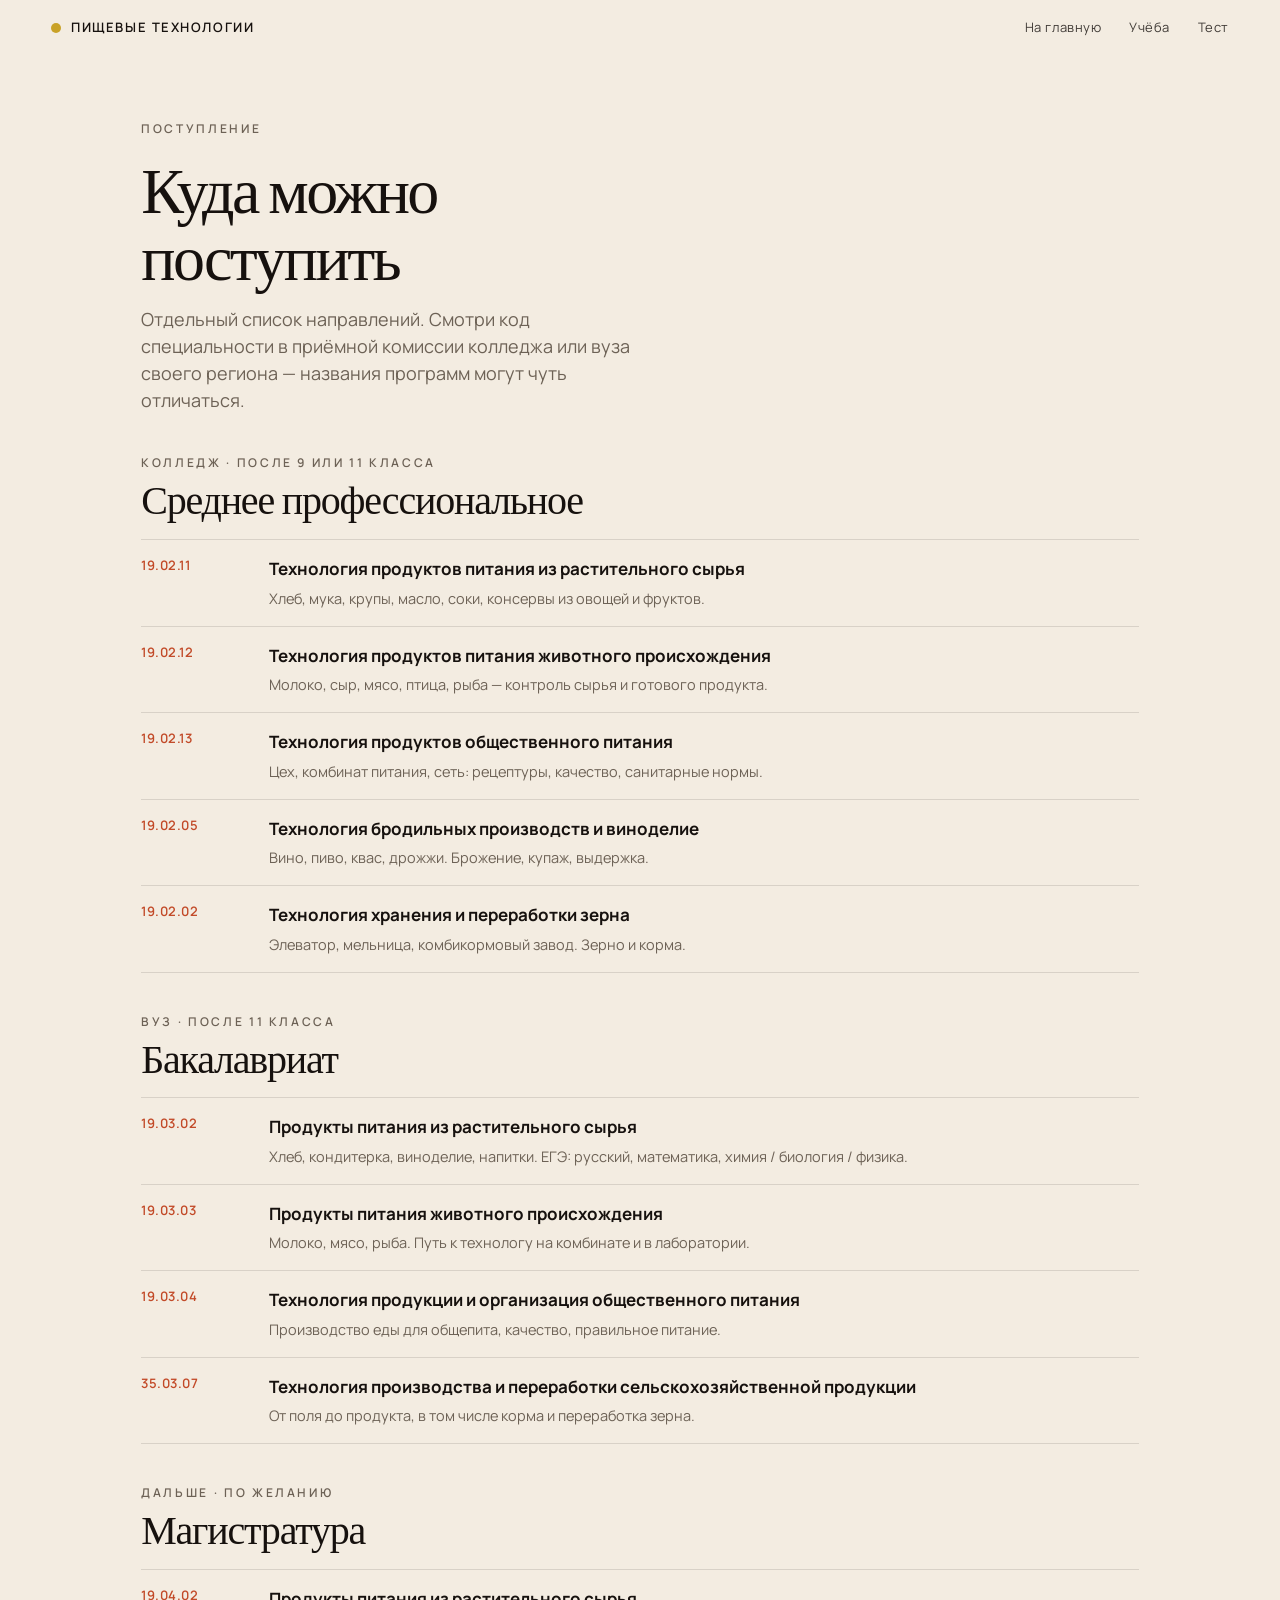
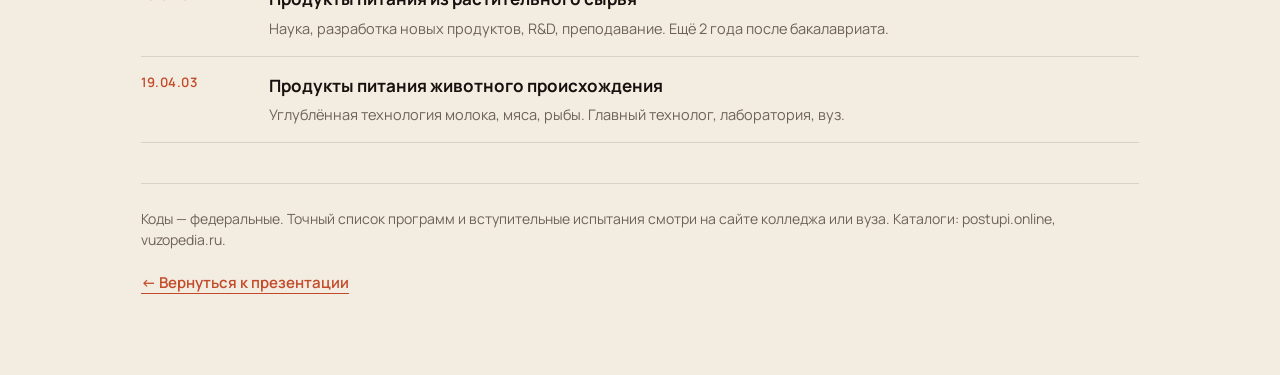
==== napravleniya/index.html @ 9423cdf1 "Виноделие, комбикорма, ступени учёбы и страница поступления" ====
<!DOCTYPE html>
<html lang="ru">
<head>
  <meta charset="UTF-8" />
  <meta name="viewport" content="width=device-width, initial-scale=1, viewport-fit=cover" />
  <script>
    (function () {
      var path = location.pathname.replace(/\\/g, "/");
      var base = document.createElement("base");
      if (/\/tehnolog(\/|$)/.test(path)) {
        base.href = "/tehnolog/";
      } else if (path.indexOf("/napravleniya") !== -1) {
        base.href = "../";
      } else {
        return;
      }
      document.head.appendChild(base);
    })();
  </script>
  <title>Куда поступить — технолог пищевых производств</title>
  <meta name="description" content="Колледж и вуз: направления подготовки технолога пищевых производств, виноделия и комбикормов." />
  <link rel="icon" href="data:image/svg+xml,%3Csvg xmlns='http://www.w3.org/2000/svg' viewBox='0 0 64 64'%3E%3Crect width='64' height='64' rx='16' fill='%231A1410'/%3E%3Cpath d='M32 10c1.2 8 4 14 10 18-6 2-10 8-10 18-1.2-8-4-14-10-18 6-2 10-8 10-18z' fill='%23C9A227'/%3E%3C/svg%3E" />
  <link rel="preconnect" href="https://fonts.googleapis.com" />
  <link rel="preconnect" href="https://fonts.gstatic.com" crossorigin />
  <link href="https://fonts.googleapis.com/css2?family=Fraunces:ital,opsz,wght@0,9..144,300;0,9..144,500;0,9..144,600;1,9..144,300;1,9..144,500&family=Manrope:wght@400;500;600;700&display=swap" rel="stylesheet" />
  <link rel="stylesheet" href="css/style.css?v=12" />
</head>
<body class="page">
  <header class="topbar is-on">
    <a class="brand" href="index.html">
      <span class="brand__mark" aria-hidden="true"></span>
      <span class="brand__name">Пищевые технологии</span>
    </a>
    <nav class="topbar__nav" aria-label="Навигация">
      <a href="index.html">На главную</a>
      <a href="index.html#path">Учёба</a>
      <a href="index.html#quiz">Тест</a>
    </nav>
  </header>

  <main class="catalog">
    <p class="kicker kicker--dark">Поступление</p>
    <h1>Куда можно<br />поступить</h1>
    <p class="catalog__lead">Отдельный список направлений. Смотри код специальности в приёмной комиссии колледжа или вуза своего региона — названия программ могут чуть отличаться.</p>

    <section class="dir-block">
      <p class="kicker kicker--dark">Колледж · после 9 или 11 класса</p>
      <h2>Среднее профессиональное</h2>
      <ul class="dir-list">
        <li>
          <code>19.02.11</code>
          <div>
            <strong>Технология продуктов питания из растительного сырья</strong>
            <span>Хлеб, мука, крупы, масло, соки, консервы из овощей и фруктов.</span>
          </div>
        </li>
        <li>
          <code>19.02.12</code>
          <div>
            <strong>Технология продуктов питания животного происхождения</strong>
            <span>Молоко, сыр, мясо, птица, рыба — контроль сырья и готового продукта.</span>
          </div>
        </li>
        <li>
          <code>19.02.13</code>
          <div>
            <strong>Технология продуктов общественного питания</strong>
            <span>Цех, комбинат питания, сеть: рецептуры, качество, санитарные нормы.</span>
          </div>
        </li>
        <li>
          <code>19.02.05</code>
          <div>
            <strong>Технология бродильных производств и виноделие</strong>
            <span>Вино, пиво, квас, дрожжи. Брожение, купаж, выдержка.</span>
          </div>
        </li>
        <li>
          <code>19.02.02</code>
          <div>
            <strong>Технология хранения и переработки зерна</strong>
            <span>Элеватор, мельница, комбикормовый завод. Зерно и корма.</span>
          </div>
        </li>
      </ul>
    </section>

    <section class="dir-block">
      <p class="kicker kicker--dark">Вуз · после 11 класса</p>
      <h2>Бакалавриат</h2>
      <ul class="dir-list">
        <li>
          <code>19.03.02</code>
          <div>
            <strong>Продукты питания из растительного сырья</strong>
            <span>Хлеб, кондитерка, виноделие, напитки. ЕГЭ: русский, математика, химия / биология / физика.</span>
          </div>
        </li>
        <li>
          <code>19.03.03</code>
          <div>
            <strong>Продукты питания животного происхождения</strong>
            <span>Молоко, мясо, рыба. Путь к технологу на комбинате и в лаборатории.</span>
          </div>
        </li>
        <li>
          <code>19.03.04</code>
          <div>
            <strong>Технология продукции и организация общественного питания</strong>
            <span>Производство еды для общепита, качество, правильное питание.</span>
          </div>
        </li>
        <li>
          <code>35.03.07</code>
          <div>
            <strong>Технология производства и переработки сельскохозяйственной продукции</strong>
            <span>От поля до продукта, в том числе корма и переработка зерна.</span>
          </div>
        </li>
      </ul>
    </section>

    <section class="dir-block">
      <p class="kicker kicker--dark">Дальше · по желанию</p>
      <h2>Магистратура</h2>
      <ul class="dir-list">
        <li>
          <code>19.04.02</code>
          <div>
            <strong>Продукты питания из растительного сырья</strong>
            <span>Наука, разработка новых продуктов, R&amp;D, преподавание. Ещё 2 года после бакалавриата.</span>
          </div>
        </li>
        <li>
          <code>19.04.03</code>
          <div>
            <strong>Продукты питания животного происхождения</strong>
            <span>Углублённая технология молока, мяса, рыбы. Главный технолог, лаборатория, вуз.</span>
          </div>
        </li>
      </ul>
    </section>

    <p class="catalog__foot">Коды — федеральные. Точный список программ и вступительные испытания смотри на сайте колледжа или вуза. Каталоги: postupi.online, vuzopedia.ru.</p>
    <p class="path-note"><a href="index.html">← Вернуться к презентации</a></p>
  </main>
</body>
</html>
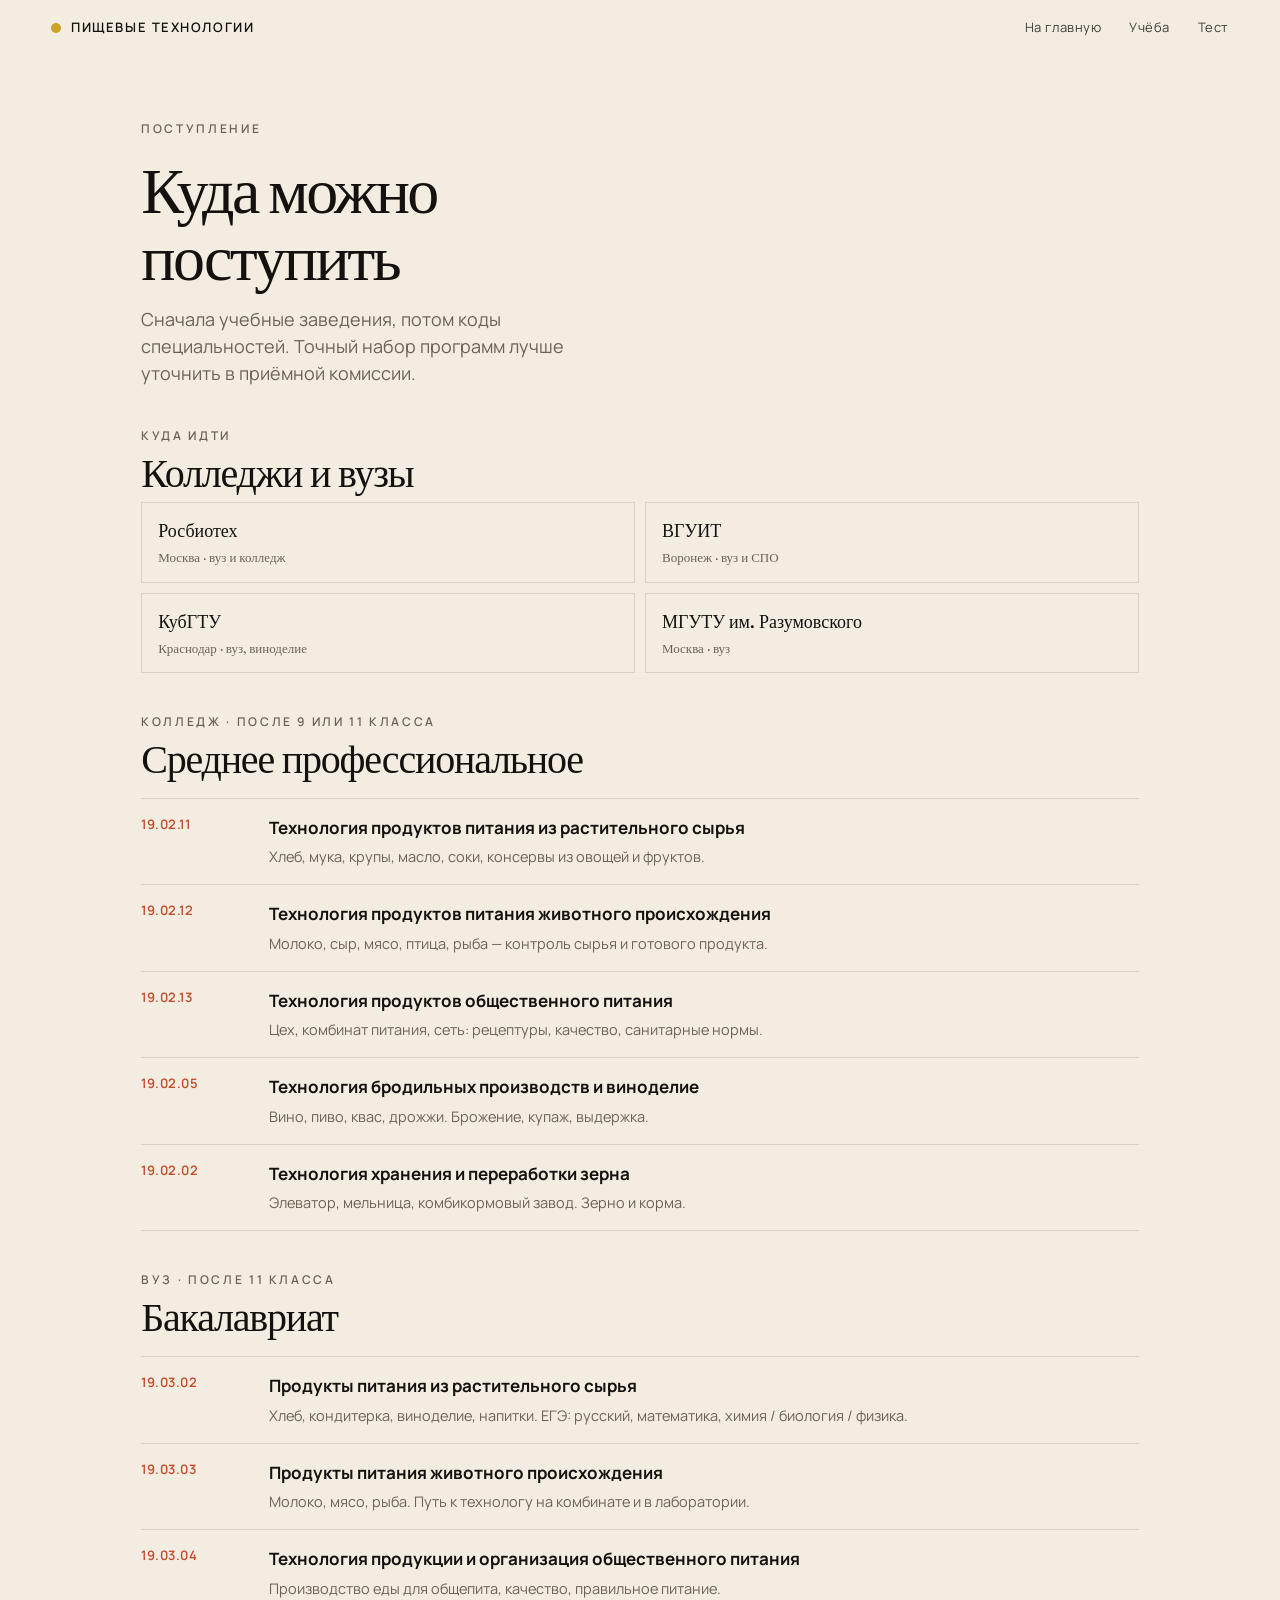
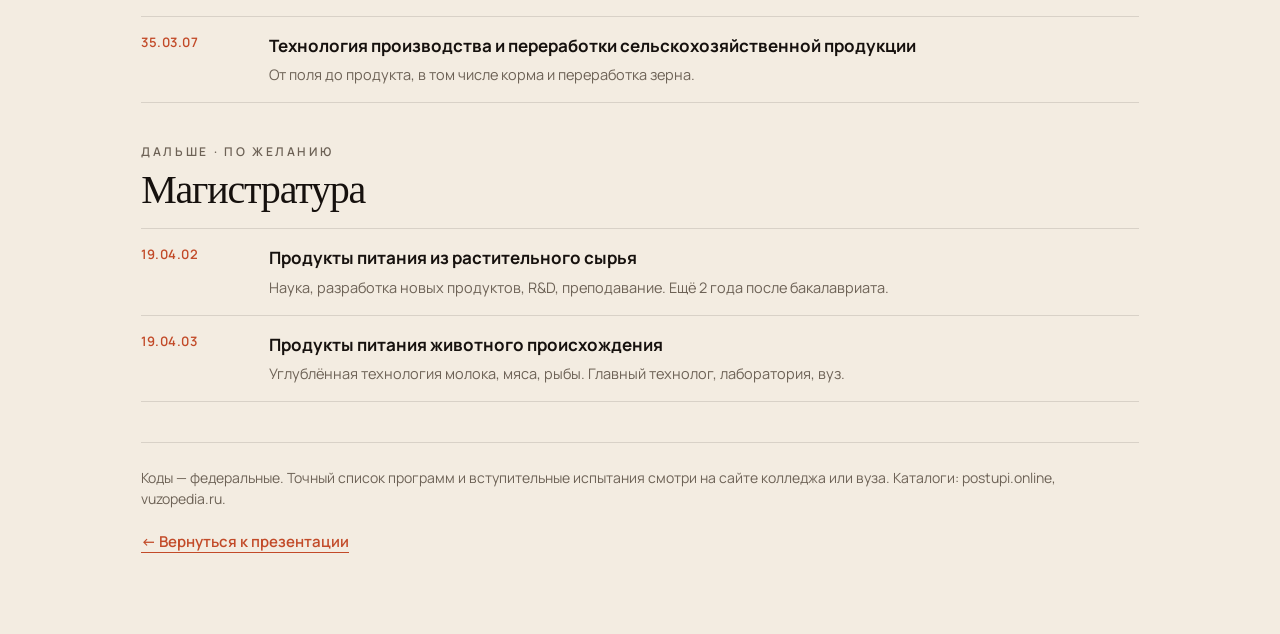
==== commit dc523b85: "Ссылки на колледжи и вузы вместо Производства и Поделиться" ====
--- a/napravleniya/index.html
+++ b/napravleniya/index.html
@@ -23,7 +23,7 @@
   <link rel="preconnect" href="https://fonts.googleapis.com" />
   <link rel="preconnect" href="https://fonts.gstatic.com" crossorigin />
   <link href="https://fonts.googleapis.com/css2?family=Fraunces:ital,opsz,wght@0,9..144,300;0,9..144,500;0,9..144,600;1,9..144,300;1,9..144,500&family=Manrope:wght@400;500;600;700&display=swap" rel="stylesheet" />
-  <link rel="stylesheet" href="css/style.css?v=12" />
+  <link rel="stylesheet" href="css/style.css?v=13" />
 </head>
 <body class="page">
   <header class="topbar is-on">
@@ -41,7 +41,20 @@
   <main class="catalog">
     <p class="kicker kicker--dark">Поступление</p>
     <h1>Куда можно<br />поступить</h1>
-    <p class="catalog__lead">Отдельный список направлений. Смотри код специальности в приёмной комиссии колледжа или вуза своего региона — названия программ могут чуть отличаться.</p>
+    <p class="catalog__lead">Сначала учебные заведения, потом коды специальностей. Точный набор программ лучше уточнить в приёмной комиссии.</p>
+
+    <section class="dir-block">
+      <p class="kicker kicker--dark">Куда идти</p>
+      <h2>Колледжи и вузы</h2>
+      <div class="schools schools--page">
+        <div class="schools__row">
+          <a href="https://rosbiotech.ru" target="_blank" rel="noopener">Росбиотех<span>Москва · вуз и колледж</span></a>
+          <a href="https://www.vsuet.ru" target="_blank" rel="noopener">ВГУИТ<span>Воронеж · вуз и СПО</span></a>
+          <a href="https://www.kubstu.ru" target="_blank" rel="noopener">КубГТУ<span>Краснодар · вуз, виноделие</span></a>
+          <a href="https://mgutm.ru" target="_blank" rel="noopener">МГУТУ им. Разумовского<span>Москва · вуз</span></a>
+        </div>
+      </div>
+    </section>
 
     <section class="dir-block">
       <p class="kicker kicker--dark">Колледж · после 9 или 11 класса</p>
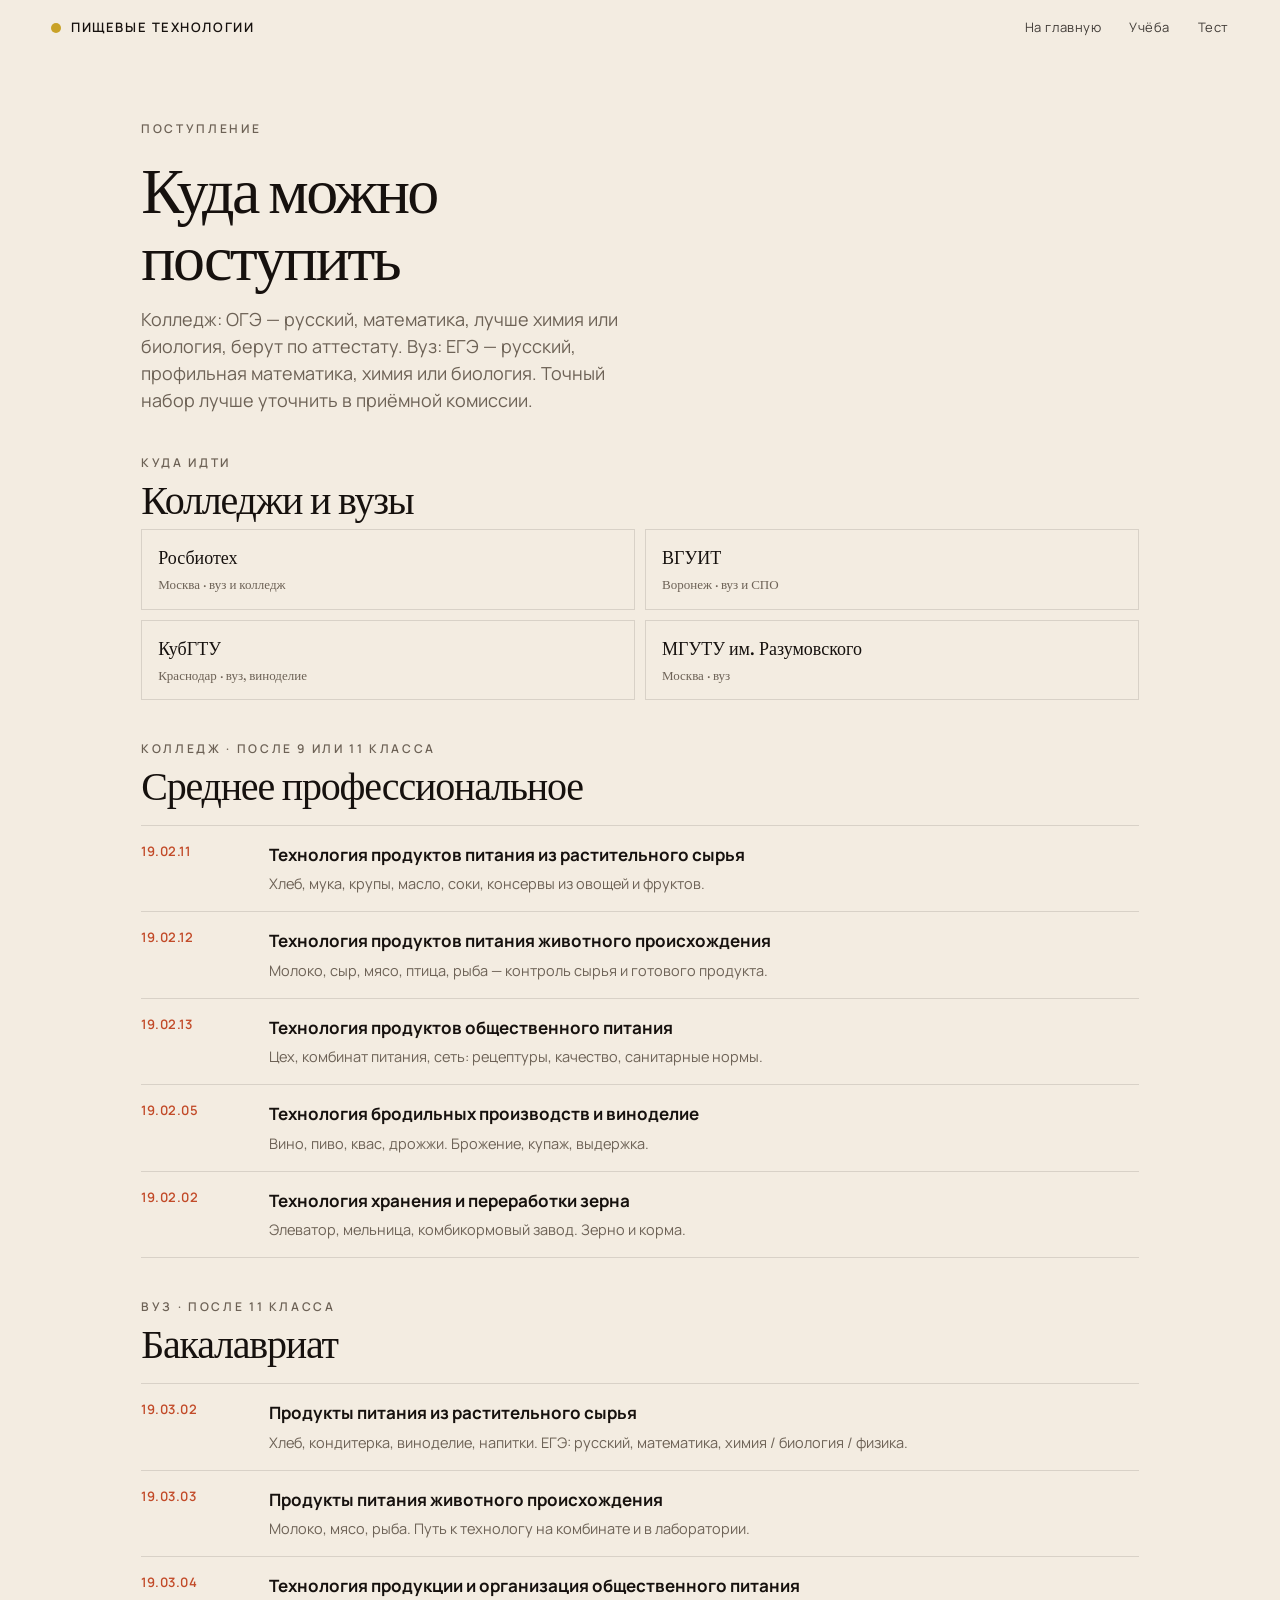
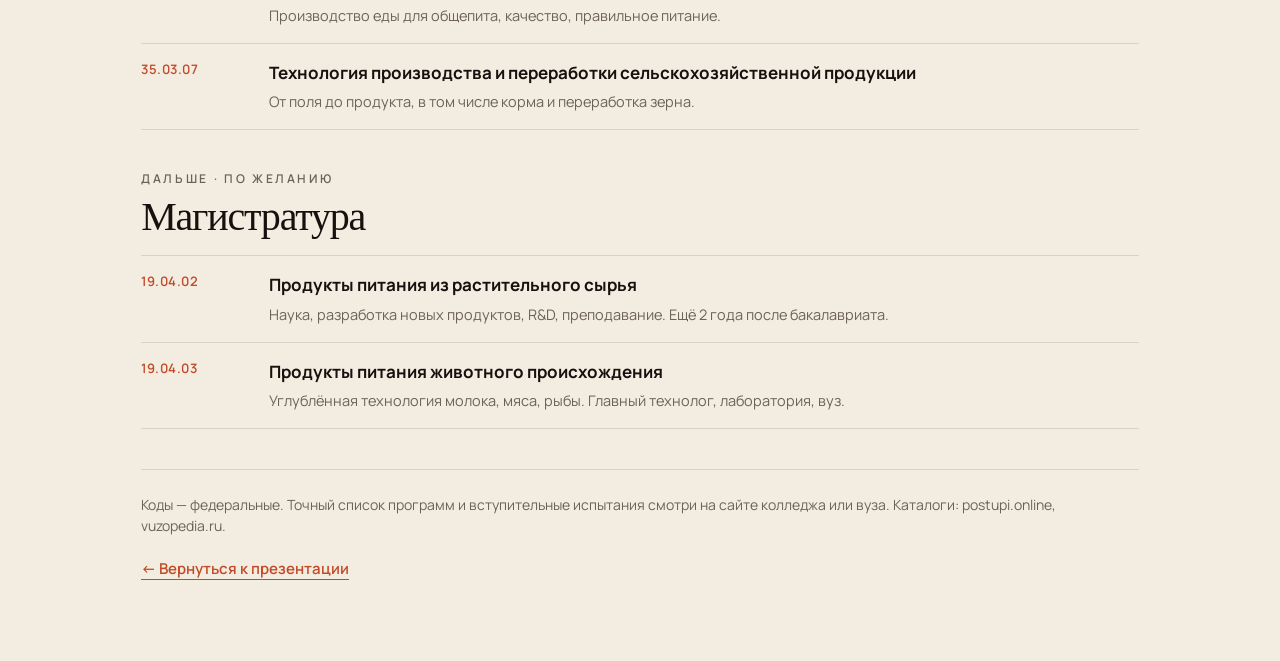
==== commit eaa96ae0: "ОГЭ, ЕГЭ и вузы на слайде учёбы" ====
--- a/napravleniya/index.html
+++ b/napravleniya/index.html
@@ -23,7 +23,7 @@
   <link rel="preconnect" href="https://fonts.googleapis.com" />
   <link rel="preconnect" href="https://fonts.gstatic.com" crossorigin />
   <link href="https://fonts.googleapis.com/css2?family=Fraunces:ital,opsz,wght@0,9..144,300;0,9..144,500;0,9..144,600;1,9..144,300;1,9..144,500&family=Manrope:wght@400;500;600;700&display=swap" rel="stylesheet" />
-  <link rel="stylesheet" href="css/style.css?v=13" />
+  <link rel="stylesheet" href="css/style.css?v=14" />
 </head>
 <body class="page">
   <header class="topbar is-on">
@@ -41,7 +41,7 @@
   <main class="catalog">
     <p class="kicker kicker--dark">Поступление</p>
     <h1>Куда можно<br />поступить</h1>
-    <p class="catalog__lead">Сначала учебные заведения, потом коды специальностей. Точный набор программ лучше уточнить в приёмной комиссии.</p>
+    <p class="catalog__lead">Колледж: ОГЭ — русский, математика, лучше химия или биология, берут по аттестату. Вуз: ЕГЭ — русский, профильная математика, химия или биология. Точный набор лучше уточнить в приёмной комиссии.</p>
 
     <section class="dir-block">
       <p class="kicker kicker--dark">Куда идти</p>
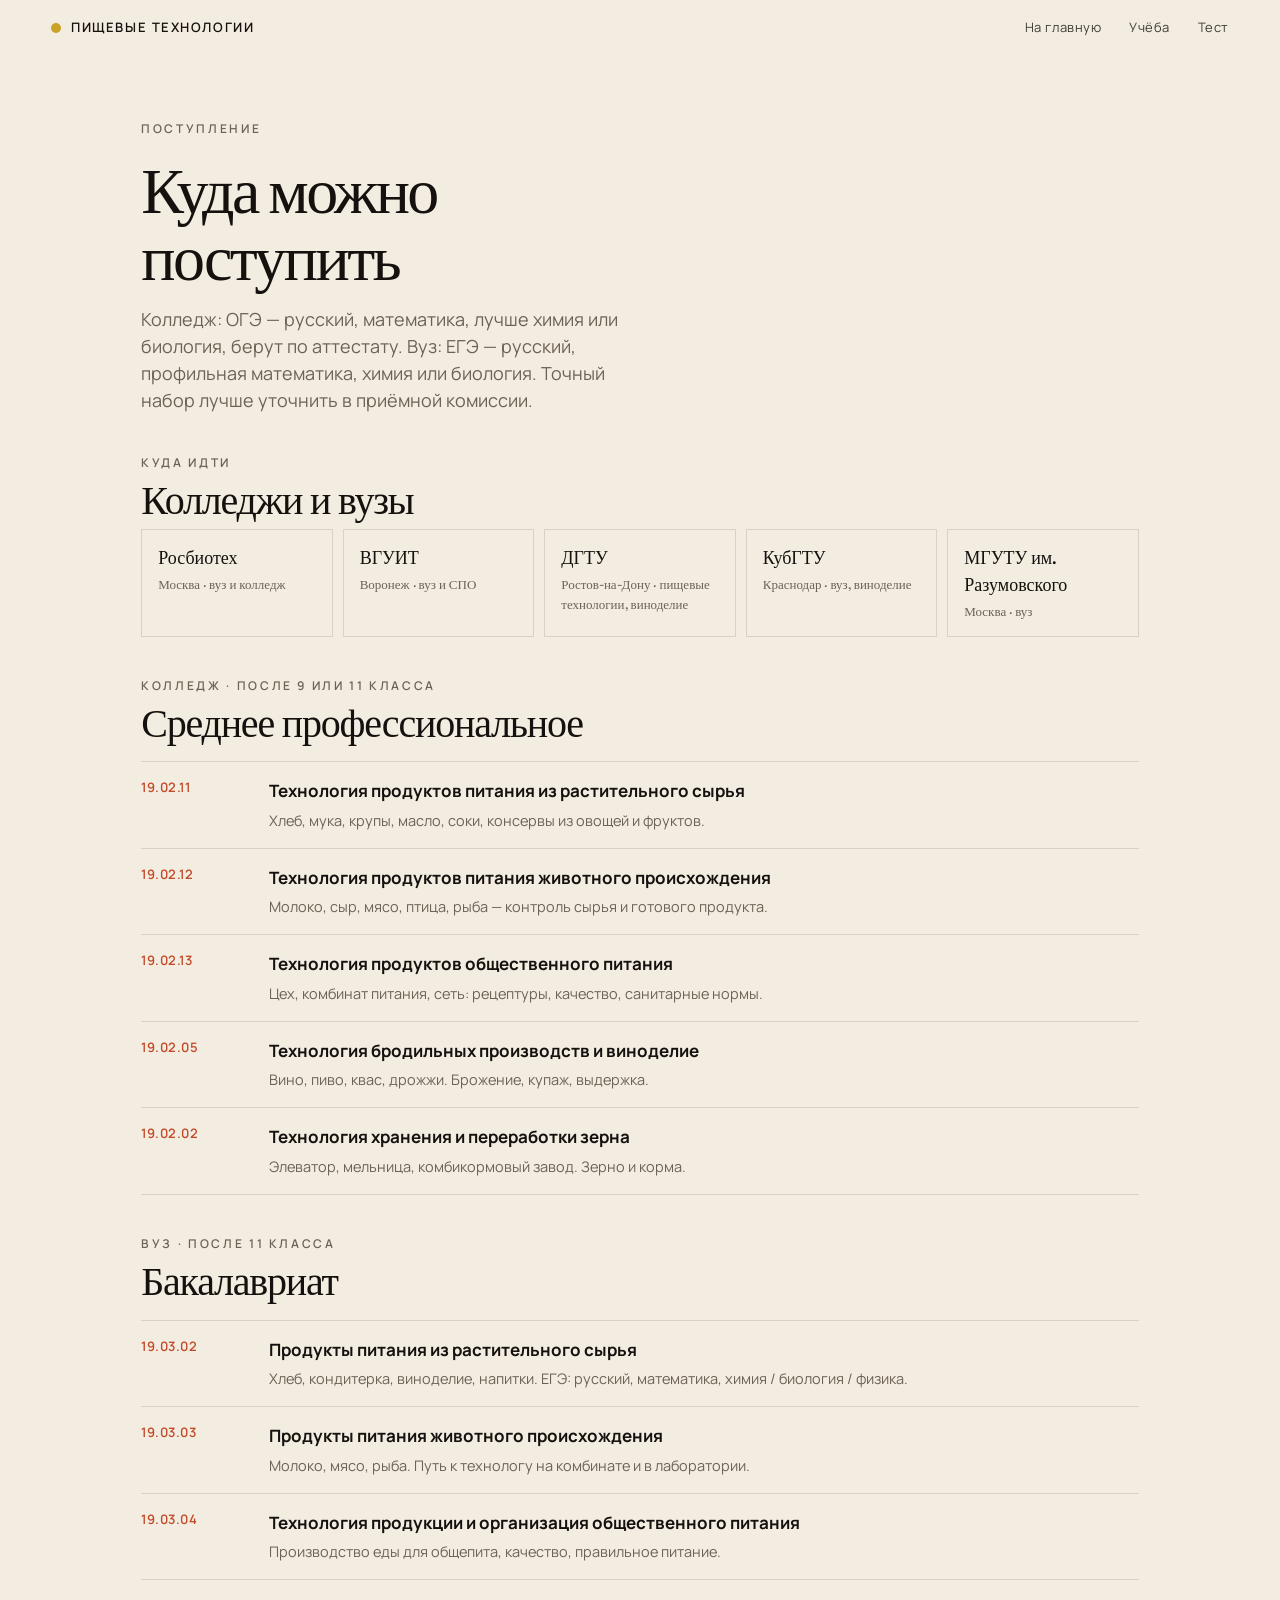
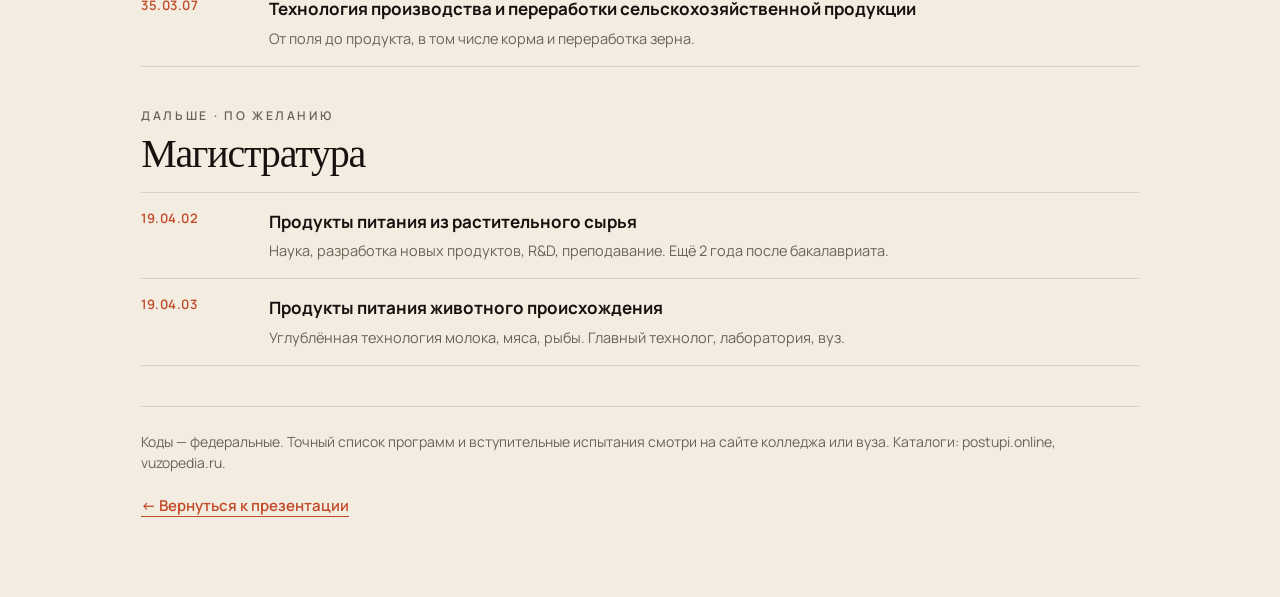
==== commit 3288cea1: "Добавить ДГТУ и поправить устойчивость скриптов" ====
--- a/napravleniya/index.html
+++ b/napravleniya/index.html
@@ -23,7 +23,7 @@
   <link rel="preconnect" href="https://fonts.googleapis.com" />
   <link rel="preconnect" href="https://fonts.gstatic.com" crossorigin />
   <link href="https://fonts.googleapis.com/css2?family=Fraunces:ital,opsz,wght@0,9..144,300;0,9..144,500;0,9..144,600;1,9..144,300;1,9..144,500&family=Manrope:wght@400;500;600;700&display=swap" rel="stylesheet" />
-  <link rel="stylesheet" href="css/style.css?v=14" />
+  <link rel="stylesheet" href="css/style.css?v=15" />
 </head>
 <body class="page">
   <header class="topbar is-on">
@@ -50,6 +50,7 @@
         <div class="schools__row">
           <a href="https://rosbiotech.ru" target="_blank" rel="noopener">Росбиотех<span>Москва · вуз и колледж</span></a>
           <a href="https://www.vsuet.ru" target="_blank" rel="noopener">ВГУИТ<span>Воронеж · вуз и СПО</span></a>
+          <a href="https://donstu.ru" target="_blank" rel="noopener">ДГТУ<span>Ростов-на-Дону · пищевые технологии, виноделие</span></a>
           <a href="https://www.kubstu.ru" target="_blank" rel="noopener">КубГТУ<span>Краснодар · вуз, виноделие</span></a>
           <a href="https://mgutm.ru" target="_blank" rel="noopener">МГУТУ им. Разумовского<span>Москва · вуз</span></a>
         </div>
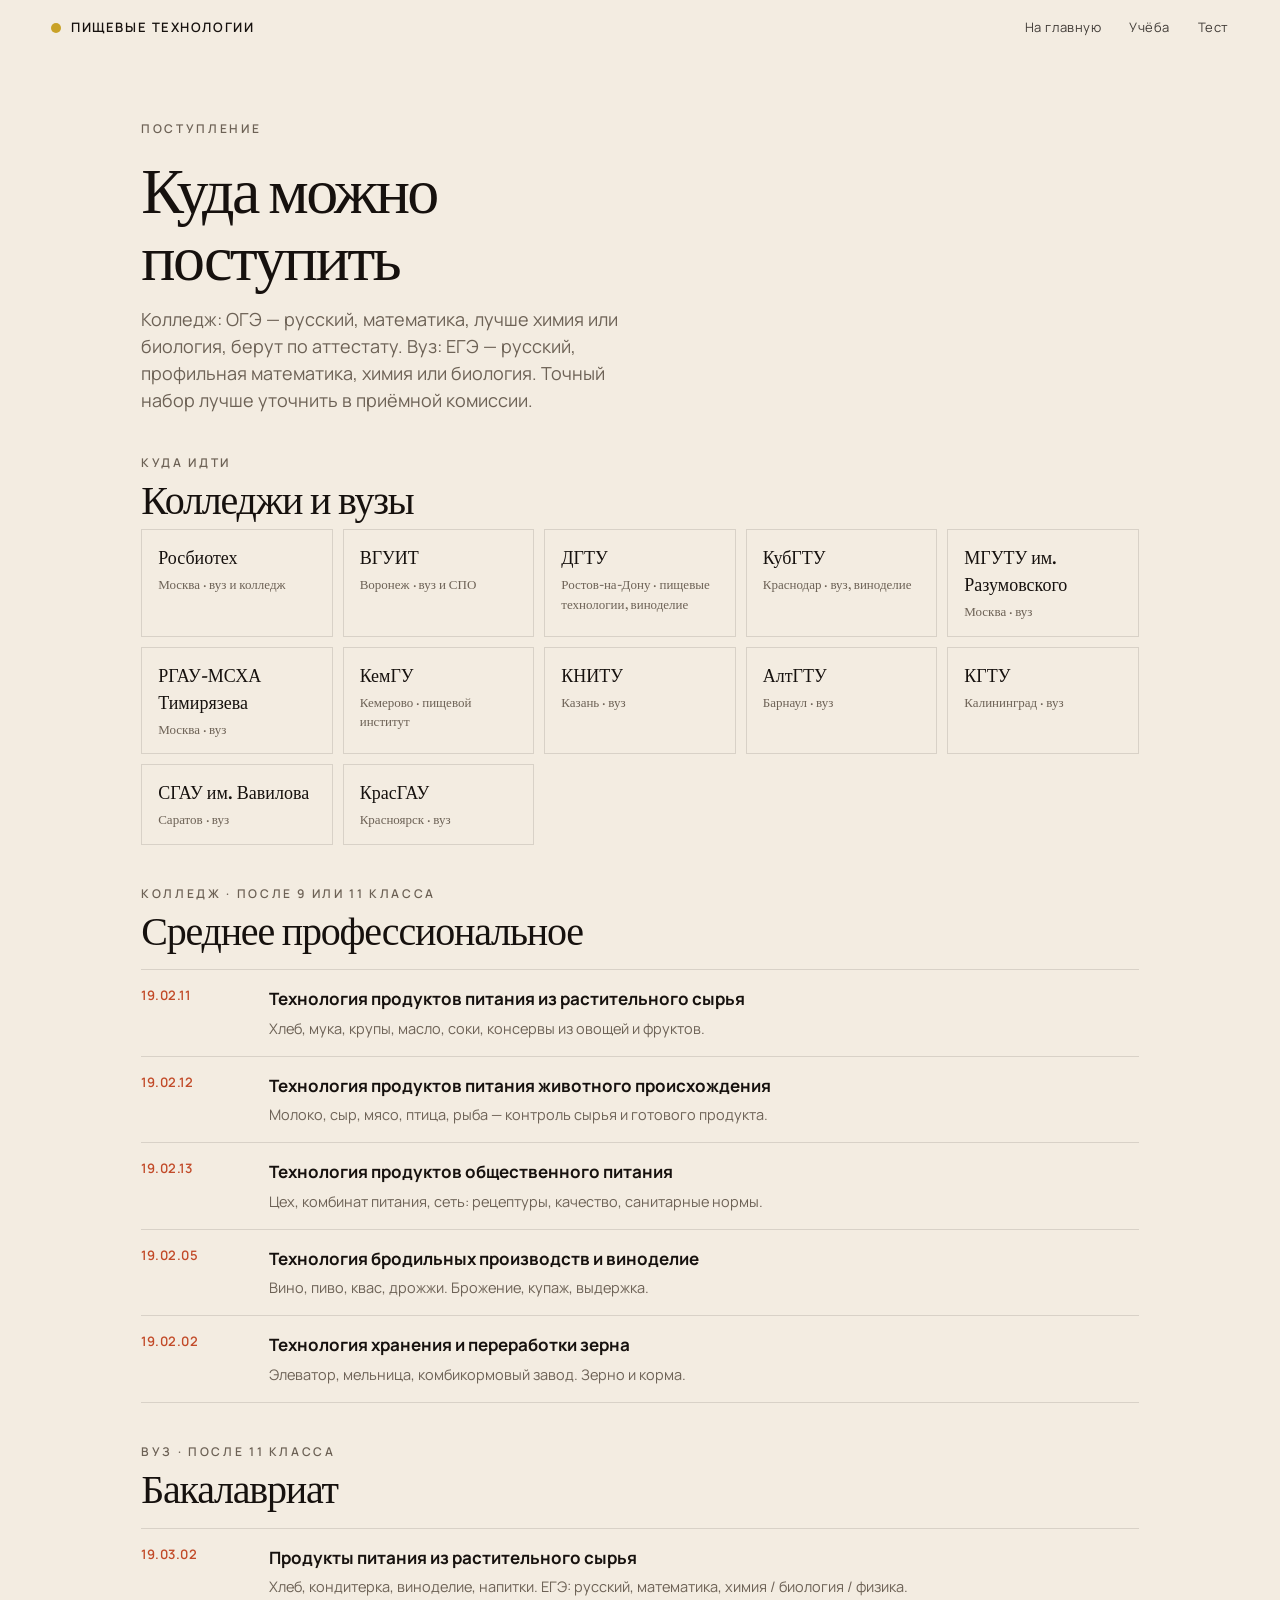
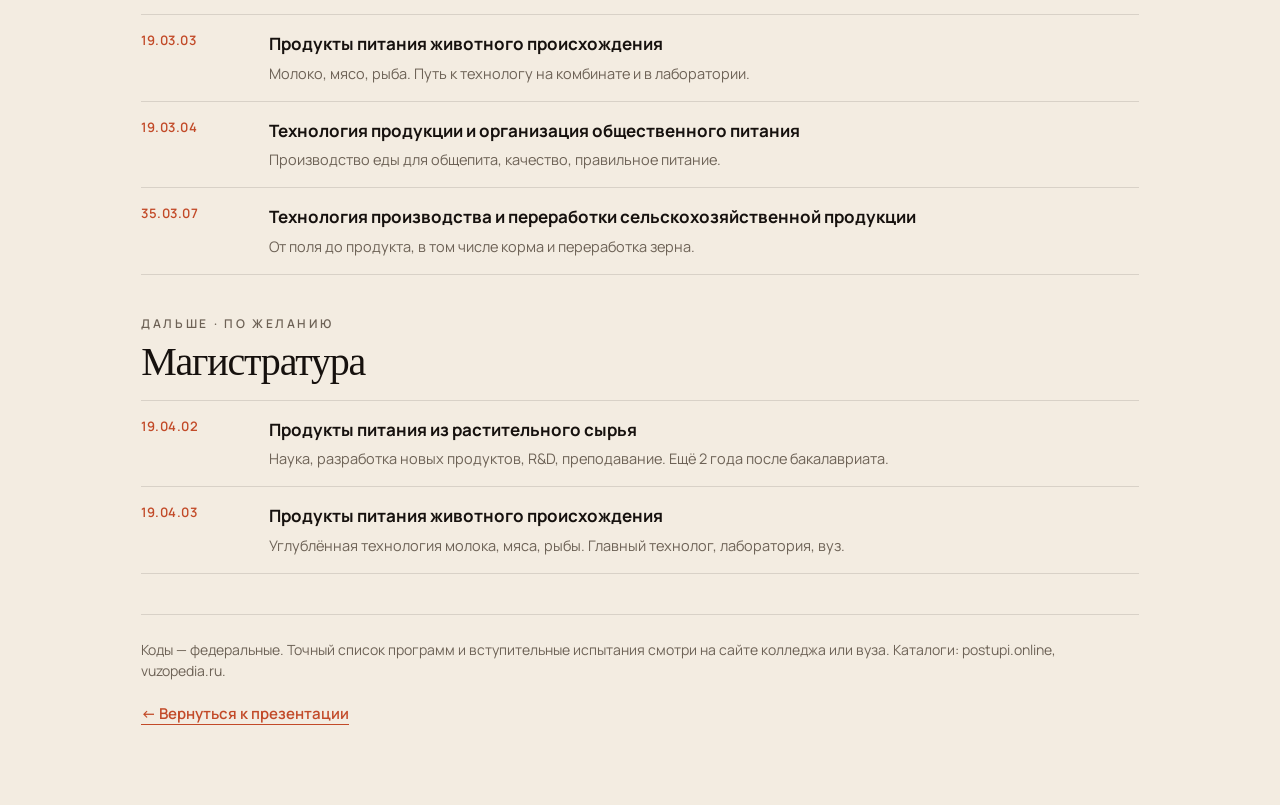
==== commit e0e85118: "Факты с фото для школьников и расширенный список вузов" ====
--- a/napravleniya/index.html
+++ b/napravleniya/index.html
@@ -23,7 +23,7 @@
   <link rel="preconnect" href="https://fonts.googleapis.com" />
   <link rel="preconnect" href="https://fonts.gstatic.com" crossorigin />
   <link href="https://fonts.googleapis.com/css2?family=Fraunces:ital,opsz,wght@0,9..144,300;0,9..144,500;0,9..144,600;1,9..144,300;1,9..144,500&family=Manrope:wght@400;500;600;700&display=swap" rel="stylesheet" />
-  <link rel="stylesheet" href="css/style.css?v=15" />
+  <link rel="stylesheet" href="css/style.css?v=16" />
 </head>
 <body class="page">
   <header class="topbar is-on">
@@ -53,6 +53,13 @@
           <a href="https://donstu.ru" target="_blank" rel="noopener">ДГТУ<span>Ростов-на-Дону · пищевые технологии, виноделие</span></a>
           <a href="https://www.kubstu.ru" target="_blank" rel="noopener">КубГТУ<span>Краснодар · вуз, виноделие</span></a>
           <a href="https://mgutm.ru" target="_blank" rel="noopener">МГУТУ им. Разумовского<span>Москва · вуз</span></a>
+          <a href="https://www.timacad.ru" target="_blank" rel="noopener">РГАУ-МСХА Тимирязева<span>Москва · вуз</span></a>
+          <a href="https://kemsu.ru" target="_blank" rel="noopener">КемГУ<span>Кемерово · пищевой институт</span></a>
+          <a href="https://www.kstu.ru" target="_blank" rel="noopener">КНИТУ<span>Казань · вуз</span></a>
+          <a href="https://www.altstu.ru" target="_blank" rel="noopener">АлтГТУ<span>Барнаул · вуз</span></a>
+          <a href="https://klgtu.ru" target="_blank" rel="noopener">КГТУ<span>Калининград · вуз</span></a>
+          <a href="https://www.sgau.ru" target="_blank" rel="noopener">СГАУ им. Вавилова<span>Саратов · вуз</span></a>
+          <a href="https://www.kgau.ru" target="_blank" rel="noopener">КрасГАУ<span>Красноярск · вуз</span></a>
         </div>
       </div>
     </section>
